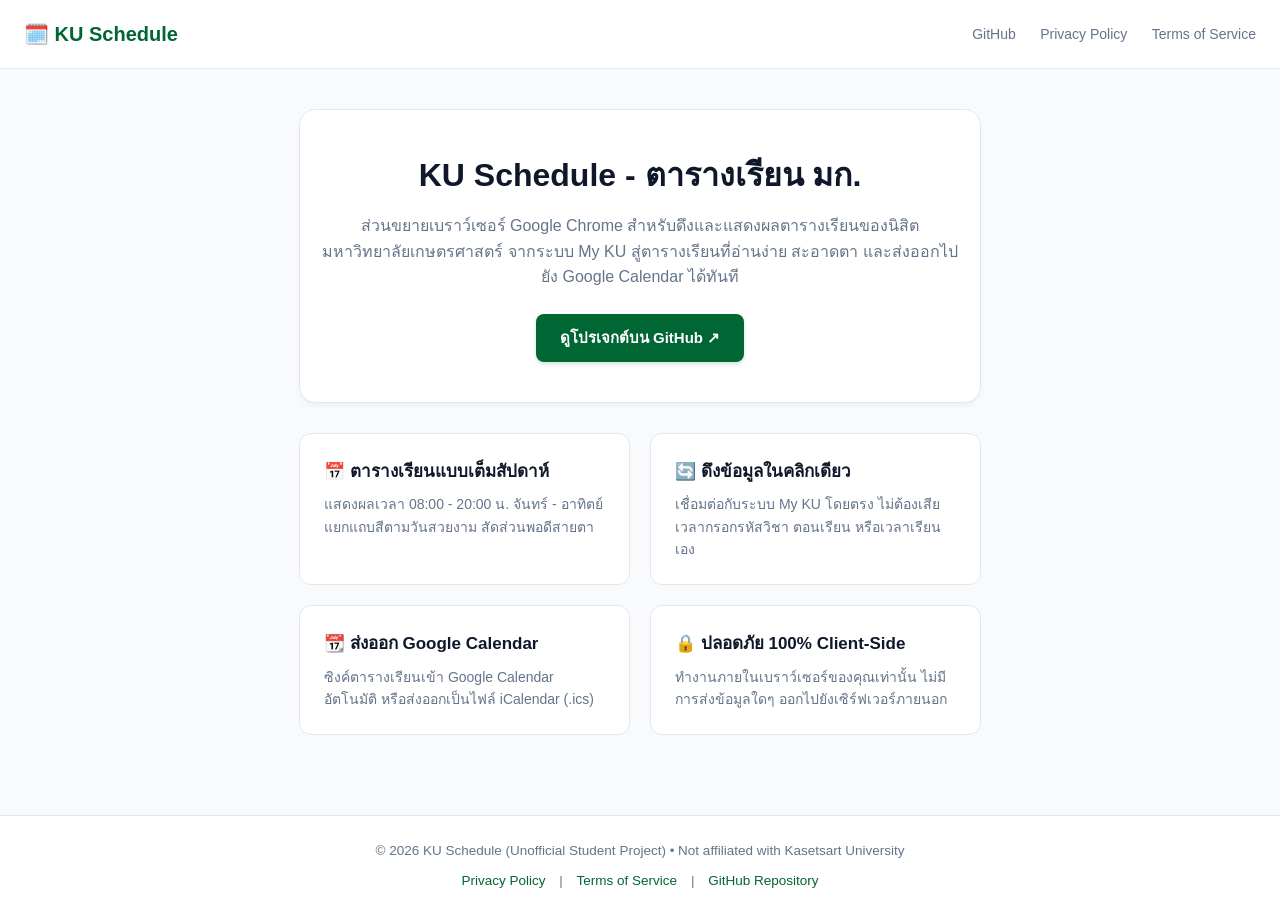
==== docs/index.html @ d0996e44 "docs: add GitHub Pages site with Privacy Policy and Terms of Service" ====
<!DOCTYPE html>
<html lang="en">
<head>
  <meta charset="UTF-8">
  <meta name="viewport" content="width=device-width, initial-scale=1.0">
  <title>KU Schedule - ตารางเรียน มก.</title>
  <style>
    :root {
      --ku-green: #006633;
      --ku-green-dark: #004d26;
      --text: #1e293b;
      --text-muted: #64748b;
      --bg: #f8fafc;
      --card-bg: #ffffff;
      --border: #e2e8f0;
    }
    * { box-sizing: border-box; margin: 0; padding: 0; }
    body {
      font-family: -apple-system, BlinkMacSystemFont, 'Segoe UI', Roboto, Helvetica, Arial, sans-serif;
      line-height: 1.6;
      color: var(--text);
      background-color: var(--bg);
      display: flex;
      flex-direction: column;
      min-height: 100vh;
    }
    header {
      background: #ffffff;
      border-bottom: 1px solid var(--border);
      padding: 18px 24px;
      display: flex;
      justify-content: space-between;
      align-items: center;
    }
    .brand {
      font-size: 20px;
      font-weight: 700;
      color: var(--ku-green);
      display: flex;
      align-items: center;
      gap: 8px;
    }
    .nav-links a {
      color: var(--text-muted);
      text-decoration: none;
      font-size: 14px;
      font-weight: 500;
      margin-left: 20px;
      transition: color 0.15s;
    }
    .nav-links a:hover {
      color: var(--ku-green);
    }
    main {
      flex: 1;
      max-width: 860px;
      margin: 40px auto;
      padding: 0 20px;
    }
    .hero {
      text-align: center;
      padding: 40px 20px;
      background: var(--card-bg);
      border: 1px solid var(--border);
      border-radius: 16px;
      box-shadow: 0 4px 6px -1px rgba(0, 0, 0, 0.04);
      margin-bottom: 30px;
    }
    .hero h1 {
      font-size: 32px;
      color: #0f172a;
      margin-bottom: 12px;
      font-weight: 800;
    }
    .hero p {
      font-size: 16px;
      color: var(--text-muted);
      max-width: 640px;
      margin: 0 auto 24px;
    }
    .btn-cta {
      display: inline-flex;
      align-items: center;
      gap: 8px;
      background-color: var(--ku-green);
      color: #ffffff;
      padding: 12px 24px;
      border-radius: 8px;
      text-decoration: none;
      font-weight: 600;
      font-size: 15px;
      transition: all 0.15s;
      box-shadow: 0 2px 4px rgba(0, 102, 51, 0.2);
    }
    .btn-cta:hover {
      background-color: var(--ku-green-dark);
      transform: translateY(-1px);
    }
    .features-grid {
      display: grid;
      grid-template-columns: repeat(auto-fit, minmax(250px, 1fr));
      gap: 20px;
      margin-bottom: 40px;
    }
    .feature-card {
      background: var(--card-bg);
      border: 1px solid var(--border);
      border-radius: 12px;
      padding: 24px;
    }
    .feature-card h3 {
      font-size: 17px;
      color: #0f172a;
      margin-bottom: 8px;
    }
    .feature-card p {
      font-size: 14px;
      color: var(--text-muted);
    }
    footer {
      background: #ffffff;
      border-top: 1px solid var(--border);
      padding: 24px;
      text-align: center;
      font-size: 13.5px;
      color: var(--text-muted);
    }
    footer a {
      color: var(--ku-green);
      text-decoration: none;
      margin: 0 10px;
    }
    footer a:hover {
      text-decoration: underline;
    }
  </style>
</head>
<body>
  <header>
    <div class="brand">🗓️ KU Schedule</div>
    <nav class="nav-links">
      <a href="https://github.com/PeterGamez/KU-Schedule" target="_blank" rel="noopener">GitHub</a>
      <a href="privacy.html">Privacy Policy</a>
      <a href="terms.html">Terms of Service</a>
    </nav>
  </header>

  <main>
    <section class="hero">
      <h1>KU Schedule - ตารางเรียน มก.</h1>
      <p>ส่วนขยายเบราว์เซอร์ Google Chrome สำหรับดึงและแสดงผลตารางเรียนของนิสิตมหาวิทยาลัยเกษตรศาสตร์ จากระบบ My KU สู่ตารางเรียนที่อ่านง่าย สะอาดตา และส่งออกไปยัง Google Calendar ได้ทันที</p>
      <a href="https://github.com/PeterGamez/KU-Schedule" class="btn-cta" target="_blank" rel="noopener">
        ดูโปรเจกต์บน GitHub ↗
      </a>
    </section>

    <div class="features-grid">
      <div class="feature-card">
        <h3>📅 ตารางเรียนแบบเต็มสัปดาห์</h3>
        <p>แสดงผลเวลา 08:00 - 20:00 น. จันทร์ - อาทิตย์ แยกแถบสีตามวันสวยงาม สัดส่วนพอดีสายตา</p>
      </div>
      <div class="feature-card">
        <h3>🔄 ดึงข้อมูลในคลิกเดียว</h3>
        <p>เชื่อมต่อกับระบบ My KU โดยตรง ไม่ต้องเสียเวลากรอกรหัสวิชา ตอนเรียน หรือเวลาเรียนเอง</p>
      </div>
      <div class="feature-card">
        <h3>📆 ส่งออก Google Calendar</h3>
        <p>ซิงค์ตารางเรียนเข้า Google Calendar อัตโนมัติ หรือส่งออกเป็นไฟล์ iCalendar (.ics)</p>
      </div>
      <div class="feature-card">
        <h3>🔒 ปลอดภัย 100% Client-Side</h3>
        <p>ทำงานภายในเบราว์เซอร์ของคุณเท่านั้น ไม่มีการส่งข้อมูลใดๆ ออกไปยังเซิร์ฟเวอร์ภายนอก</p>
      </div>
    </div>
  </main>

  <footer>
    <p>© 2026 KU Schedule (Unofficial Student Project) • Not affiliated with Kasetsart University</p>
    <p style="margin-top: 8px;">
      <a href="privacy.html">Privacy Policy</a> |
      <a href="terms.html">Terms of Service</a> |
      <a href="https://github.com/PeterGamez/KU-Schedule" target="_blank" rel="noopener">GitHub Repository</a>
    </p>
  </footer>
</body>
</html>
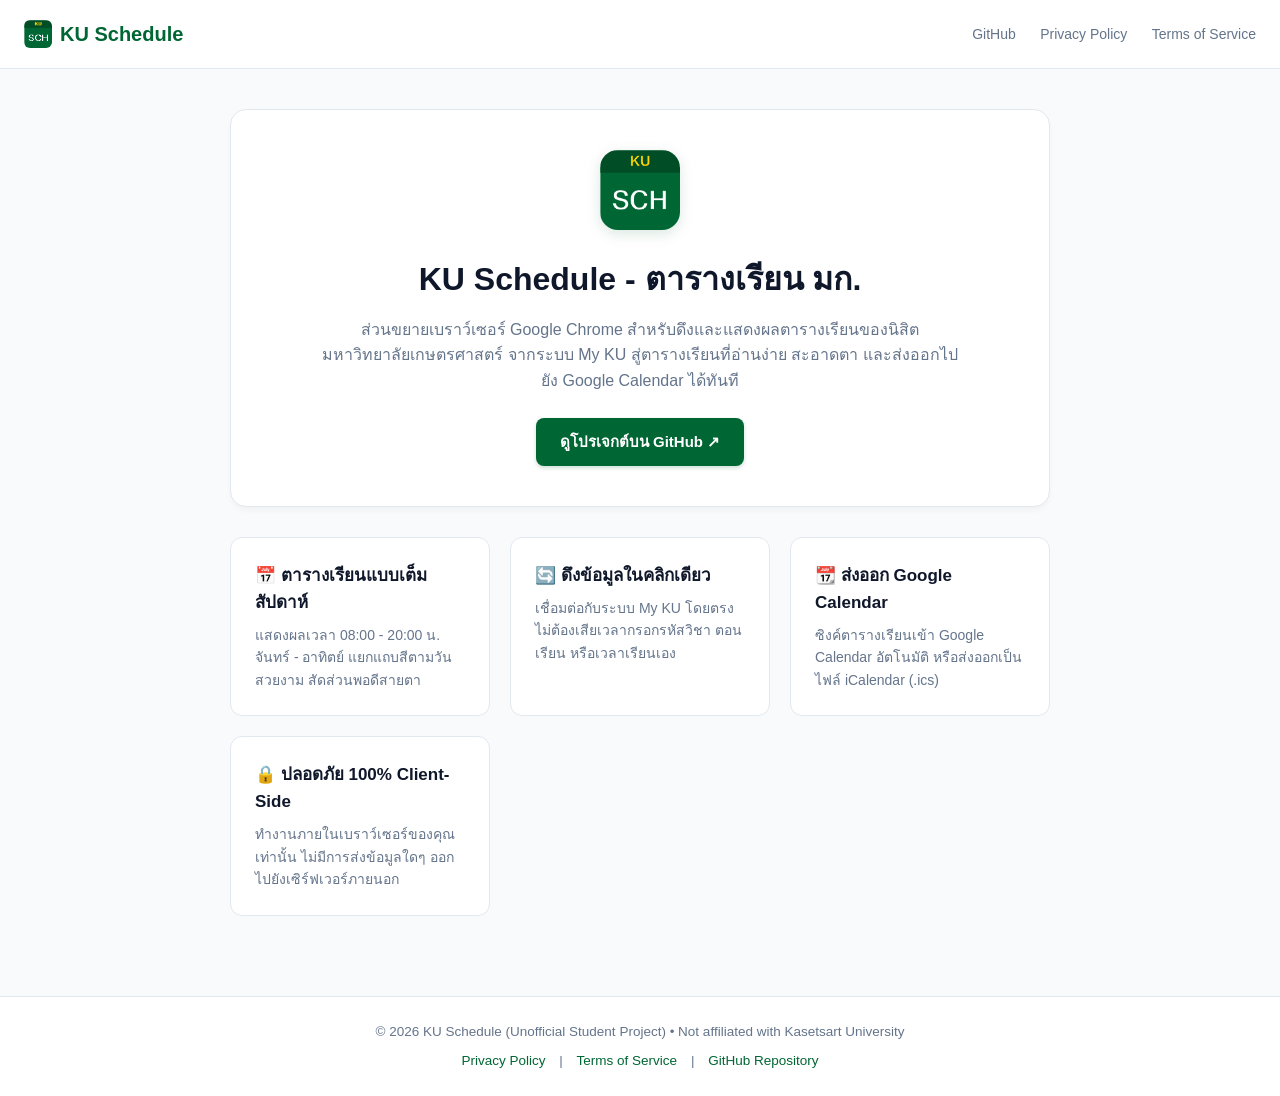
==== commit b02ba7bc: "feat: add documentation and web assets for extension landing page and legal policies" ====
--- a/docs/index.html
+++ b/docs/index.html
@@ -3,141 +3,17 @@
 <head>
   <meta charset="UTF-8">
   <meta name="viewport" content="width=device-width, initial-scale=1.0">
+  <meta name="robots" content="noindex, nofollow" />
+  <link rel="icon" type="image/png" href="icons/icon48.png" />
   <title>KU Schedule - ตารางเรียน มก.</title>
-  <style>
-    :root {
-      --ku-green: #006633;
-      --ku-green-dark: #004d26;
-      --text: #1e293b;
-      --text-muted: #64748b;
-      --bg: #f8fafc;
-      --card-bg: #ffffff;
-      --border: #e2e8f0;
-    }
-    * { box-sizing: border-box; margin: 0; padding: 0; }
-    body {
-      font-family: -apple-system, BlinkMacSystemFont, 'Segoe UI', Roboto, Helvetica, Arial, sans-serif;
-      line-height: 1.6;
-      color: var(--text);
-      background-color: var(--bg);
-      display: flex;
-      flex-direction: column;
-      min-height: 100vh;
-    }
-    header {
-      background: #ffffff;
-      border-bottom: 1px solid var(--border);
-      padding: 18px 24px;
-      display: flex;
-      justify-content: space-between;
-      align-items: center;
-    }
-    .brand {
-      font-size: 20px;
-      font-weight: 700;
-      color: var(--ku-green);
-      display: flex;
-      align-items: center;
-      gap: 8px;
-    }
-    .nav-links a {
-      color: var(--text-muted);
-      text-decoration: none;
-      font-size: 14px;
-      font-weight: 500;
-      margin-left: 20px;
-      transition: color 0.15s;
-    }
-    .nav-links a:hover {
-      color: var(--ku-green);
-    }
-    main {
-      flex: 1;
-      max-width: 860px;
-      margin: 40px auto;
-      padding: 0 20px;
-    }
-    .hero {
-      text-align: center;
-      padding: 40px 20px;
-      background: var(--card-bg);
-      border: 1px solid var(--border);
-      border-radius: 16px;
-      box-shadow: 0 4px 6px -1px rgba(0, 0, 0, 0.04);
-      margin-bottom: 30px;
-    }
-    .hero h1 {
-      font-size: 32px;
-      color: #0f172a;
-      margin-bottom: 12px;
-      font-weight: 800;
-    }
-    .hero p {
-      font-size: 16px;
-      color: var(--text-muted);
-      max-width: 640px;
-      margin: 0 auto 24px;
-    }
-    .btn-cta {
-      display: inline-flex;
-      align-items: center;
-      gap: 8px;
-      background-color: var(--ku-green);
-      color: #ffffff;
-      padding: 12px 24px;
-      border-radius: 8px;
-      text-decoration: none;
-      font-weight: 600;
-      font-size: 15px;
-      transition: all 0.15s;
-      box-shadow: 0 2px 4px rgba(0, 102, 51, 0.2);
-    }
-    .btn-cta:hover {
-      background-color: var(--ku-green-dark);
-      transform: translateY(-1px);
-    }
-    .features-grid {
-      display: grid;
-      grid-template-columns: repeat(auto-fit, minmax(250px, 1fr));
-      gap: 20px;
-      margin-bottom: 40px;
-    }
-    .feature-card {
-      background: var(--card-bg);
-      border: 1px solid var(--border);
-      border-radius: 12px;
-      padding: 24px;
-    }
-    .feature-card h3 {
-      font-size: 17px;
-      color: #0f172a;
-      margin-bottom: 8px;
-    }
-    .feature-card p {
-      font-size: 14px;
-      color: var(--text-muted);
-    }
-    footer {
-      background: #ffffff;
-      border-top: 1px solid var(--border);
-      padding: 24px;
-      text-align: center;
-      font-size: 13.5px;
-      color: var(--text-muted);
-    }
-    footer a {
-      color: var(--ku-green);
-      text-decoration: none;
-      margin: 0 10px;
-    }
-    footer a:hover {
-      text-decoration: underline;
-    }
-  </style>
+  <link rel="stylesheet" href="style.css" />
 </head>
 <body>
   <header>
-    <div class="brand">🗓️ KU Schedule</div>
+    <div class="brand">
+      <img src="icons/icon48.png" alt="KU Schedule Logo" width="28" height="28" style="border-radius: 6px; vertical-align: middle;">
+      <span>KU Schedule</span>
+    </div>
     <nav class="nav-links">
       <a href="https://github.com/PeterGamez/KU-Schedule" target="_blank" rel="noopener">GitHub</a>
       <a href="privacy.html">Privacy Policy</a>
@@ -147,6 +23,7 @@
 
   <main>
     <section class="hero">
+      <img src="icons/icon128.png" alt="KU Schedule Logo" width="80" height="80" style="border-radius: 18px; margin-bottom: 16px; box-shadow: 0 4px 14px rgba(0, 102, 51, 0.15);">
       <h1>KU Schedule - ตารางเรียน มก.</h1>
       <p>ส่วนขยายเบราว์เซอร์ Google Chrome สำหรับดึงและแสดงผลตารางเรียนของนิสิตมหาวิทยาลัยเกษตรศาสตร์ จากระบบ My KU สู่ตารางเรียนที่อ่านง่าย สะอาดตา และส่งออกไปยัง Google Calendar ได้ทันที</p>
       <a href="https://github.com/PeterGamez/KU-Schedule" class="btn-cta" target="_blank" rel="noopener">
--- a/docs/style.css
+++ b/docs/style.css
@@ -0,0 +1,233 @@
+:root {
+  --ku-green: #006633;
+  --ku-green-dark: #004d26;
+  --text: #1e293b;
+  --text-muted: #64748b;
+  --bg: #f8fafc;
+  --card-bg: #ffffff;
+  --border: #e2e8f0;
+}
+
+* {
+  box-sizing: border-box;
+  margin: 0;
+  padding: 0;
+}
+
+body {
+  font-family: -apple-system, BlinkMacSystemFont, 'Segoe UI', Roboto, Helvetica, Arial, sans-serif;
+  line-height: 1.6;
+  color: var(--text);
+  background-color: var(--bg);
+  display: flex;
+  flex-direction: column;
+  min-height: 100vh;
+}
+
+/* Header & Navigation */
+header {
+  background: #ffffff;
+  border-bottom: 1px solid var(--border);
+  padding: 18px 24px;
+  display: flex;
+  justify-content: space-between;
+  align-items: center;
+}
+
+.brand {
+  font-size: 20px;
+  font-weight: 700;
+  color: var(--ku-green);
+  display: flex;
+  align-items: center;
+  gap: 8px;
+}
+
+.nav-links a {
+  color: var(--text-muted);
+  text-decoration: none;
+  font-size: 14px;
+  font-weight: 500;
+  margin-left: 20px;
+  transition: color 0.15s;
+}
+
+.nav-links a:hover {
+  color: var(--ku-green);
+}
+
+/* Main Layout */
+main {
+  flex: 1;
+  max-width: 860px;
+  margin: 40px auto;
+  padding: 0 20px;
+  width: 100%;
+}
+
+/* Landing Page Hero */
+.hero {
+  text-align: center;
+  padding: 40px 20px;
+  background: var(--card-bg);
+  border: 1px solid var(--border);
+  border-radius: 16px;
+  box-shadow: 0 4px 6px -1px rgba(0, 0, 0, 0.04);
+  margin-bottom: 30px;
+}
+
+.hero h1 {
+  font-size: 32px;
+  color: #0f172a;
+  margin-bottom: 12px;
+  font-weight: 800;
+}
+
+.hero p {
+  font-size: 16px;
+  color: var(--text-muted);
+  max-width: 640px;
+  margin: 0 auto 24px;
+}
+
+.btn-cta {
+  display: inline-flex;
+  align-items: center;
+  gap: 8px;
+  background-color: var(--ku-green);
+  color: #ffffff;
+  padding: 12px 24px;
+  border-radius: 8px;
+  text-decoration: none;
+  font-weight: 600;
+  font-size: 15px;
+  transition: all 0.15s;
+  box-shadow: 0 2px 4px rgba(0, 102, 51, 0.2);
+}
+
+.btn-cta:hover {
+  background-color: var(--ku-green-dark);
+  transform: translateY(-1px);
+}
+
+/* Features Grid */
+.features-grid {
+  display: grid;
+  grid-template-columns: repeat(auto-fit, minmax(250px, 1fr));
+  gap: 20px;
+  margin-bottom: 40px;
+}
+
+.feature-card {
+  background: var(--card-bg);
+  border: 1px solid var(--border);
+  border-radius: 12px;
+  padding: 24px;
+}
+
+.feature-card h3 {
+  font-size: 17px;
+  color: #0f172a;
+  margin-bottom: 8px;
+}
+
+.feature-card p {
+  font-size: 14px;
+  color: var(--text-muted);
+}
+
+/* Policy & Terms Content Container */
+.container {
+  max-width: 820px;
+  margin: 40px auto;
+  background: var(--card-bg);
+  border: 1px solid var(--border);
+  border-radius: 12px;
+  padding: 40px;
+  box-shadow: 0 4px 6px -1px rgba(0, 0, 0, 0.05);
+  flex: 1;
+  width: 100%;
+}
+
+.container h1 {
+  color: var(--ku-green);
+  font-size: 26px;
+  margin-bottom: 8px;
+}
+
+.container h2 {
+  font-size: 18px;
+  color: var(--text);
+  margin-top: 28px;
+  margin-bottom: 12px;
+}
+
+.container p {
+  margin-bottom: 14px;
+  font-size: 15px;
+}
+
+.container ul {
+  margin-left: 20px;
+  margin-bottom: 16px;
+}
+
+.container li {
+  margin-bottom: 8px;
+  font-size: 15px;
+}
+
+.container a {
+  color: var(--ku-green);
+  text-decoration: none;
+}
+
+.container a:hover {
+  text-decoration: underline;
+}
+
+.container code {
+  background: #f1f5f9;
+  padding: 2px 6px;
+  border-radius: 4px;
+  font-size: 13.5px;
+  font-family: monospace;
+}
+
+.date {
+  font-size: 14px;
+  color: var(--text-muted);
+  margin-bottom: 24px;
+  padding-bottom: 16px;
+  border-bottom: 1px solid var(--border);
+}
+
+.highlight-box {
+  background-color: #f0fdf4;
+  border-left: 4px solid var(--ku-green);
+  padding: 14px 18px;
+  border-radius: 0 8px 8px 0;
+  margin: 20px 0;
+  font-size: 14.5px;
+}
+
+/* Footer */
+footer {
+  background: #ffffff;
+  border-top: 1px solid var(--border);
+  padding: 24px;
+  text-align: center;
+  font-size: 13.5px;
+  color: var(--text-muted);
+  margin-top: auto;
+}
+
+footer a {
+  color: var(--ku-green);
+  text-decoration: none;
+  margin: 0 10px;
+}
+
+footer a:hover {
+  text-decoration: underline;
+}
